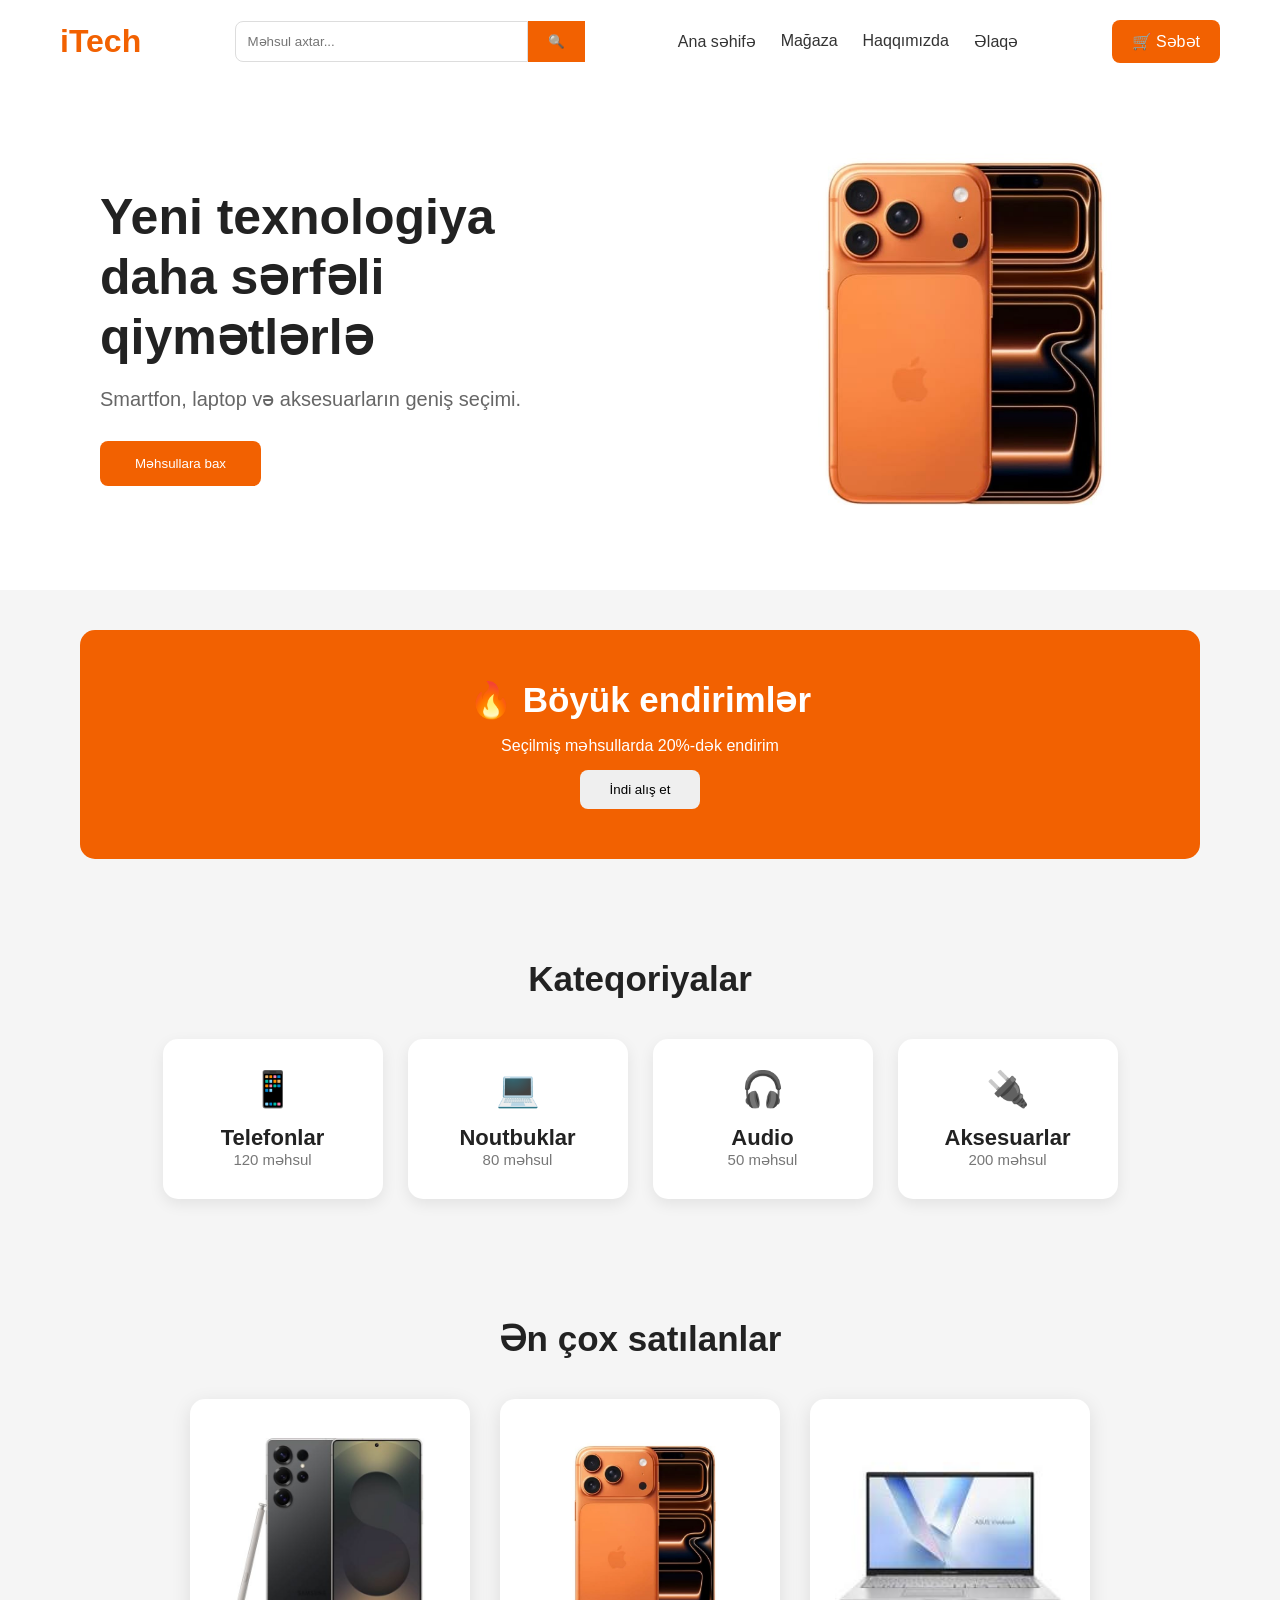
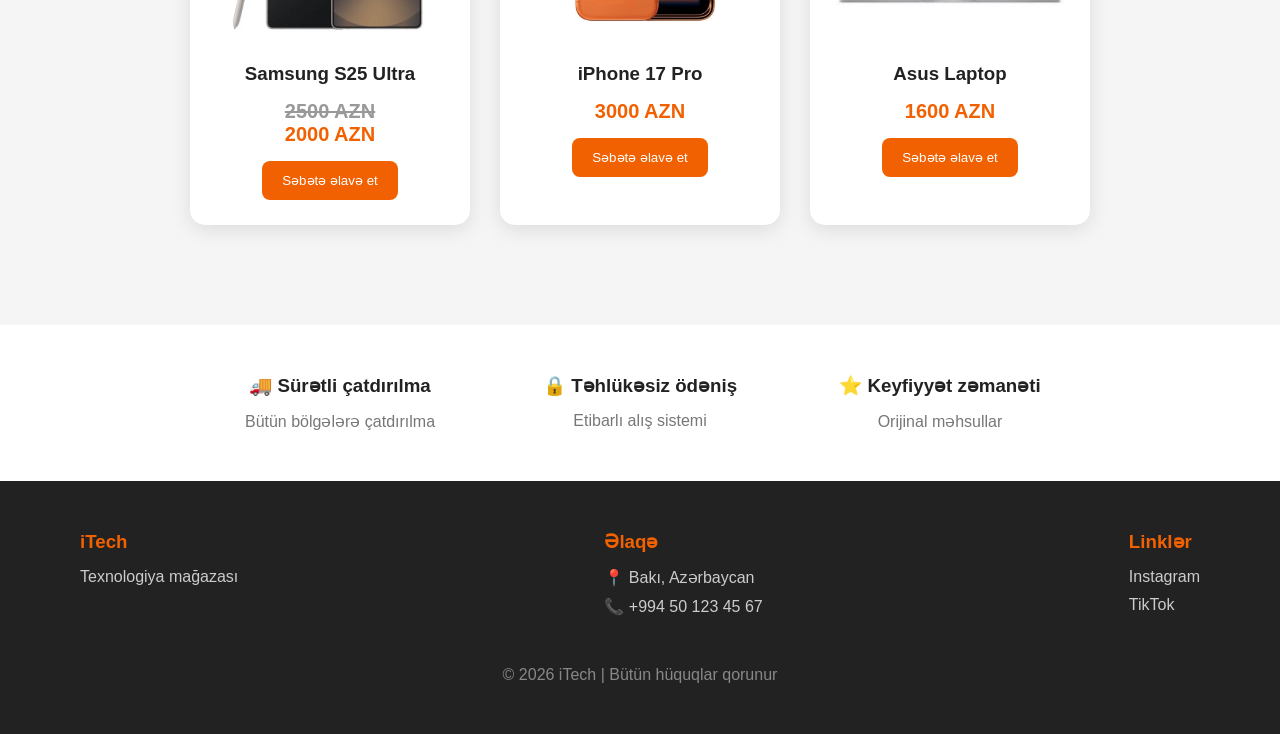
==== index.html @ 1a5d9c6f "Add files via upload" ====
<!DOCTYPE html>
<html lang="az">

<head>

    <meta charset="UTF-8">
    <meta name="viewport" content="width=device-width, initial-scale=1.0">

    <title>iTech | Online Store</title>

    <link rel="stylesheet" href="style.css">
    

</head>


<body>


<!-- NAVBAR -->


<nav>


<div class="logo">

    iTech

</div>



<div class="search">

    <input type="text" placeholder="Məhsul axtar...">

    <button>
        🔍
    </button>

</div>




<ul>

<li>
<a href="index.html">Ana səhifə</a>
</li>


<li>
<a href="shop.html">Mağaza</a>
</li>


<li>
<a href="about.html">Haqqımızda</a>
</li>


<li>
<a href="contact.html">Əlaqə</a>
</li>


</ul>



<div class="cart">

🛒 Səbət

</div>



</nav>









<!-- HERO -->


<section class="hero">


<div class="hero-content">


<h1>

Yeni texnologiya
<br>
daha sərfəli qiymətlərlə

</h1>



<p>

Smartfon, laptop və aksesuarların geniş seçimi.

</p>



<button>

Məhsullara bax

</button>


</div>




<div class="hero-image">


<img src="iphone17pro.jpeg" alt="iPhone">


</div>



</section>









<!-- CAMPAIGN -->


<section class="campaign">


<h2>

🔥 Böyük endirimlər

</h2>


<p>

Seçilmiş məhsullarda 20%-dək endirim

</p>



<button>

İndi alış et

</button>



</section>









<!-- CATEGORIES -->


<section class="categories">


<h2>

Kateqoriyalar

</h2>




<div class="category-list">


<div class="category-card">

📱

<h3>
Telefonlar
</h3>

<p>
120 məhsul
</p>


</div>





<div class="category-card">

💻

<h3>
Noutbuklar
</h3>

<p>
80 məhsul
</p>


</div>





<div class="category-card">

🎧

<h3>
Audio
</h3>

<p>
50 məhsul
</p>


</div>





<div class="category-card">

🔌

<h3>
Aksesuarlar
</h3>

<p>
200 məhsul
</p>


</div>


</div>



</section>









<!-- PRODUCTS -->


<section class="products">


<h2>

Ən çox satılanlar

</h2>




<div class="product-list">



<div class="product-card">


<img src="samsung25.jpeg.jpeg">


<h3>
Samsung S25 Ultra
</h3>


<p class="old">

2500 AZN

</p>


<p>

2000 AZN

</p>


<button>

Səbətə əlavə et

</button>


</div>







<div class="product-card">


<img src="iphone17pro.jpeg">


<h3>
iPhone 17 Pro
</h3>


<p>

3000 AZN

</p>


<button>

Səbətə əlavə et

</button>


</div>







<div class="product-card">


<img src="asus.jpeg">


<h3>
Asus Laptop
</h3>


<p>

1600 AZN

</p>


<button>

Səbətə əlavə et

</button>


</div>



</div>



</section>









<!-- FEATURES -->


<section class="features">


<div>

<h3>
🚚 Sürətli çatdırılma
</h3>

<p>
Bütün bölgələrə çatdırılma
</p>

</div>




<div>

<h3>
🔒 Təhlükəsiz ödəniş
</h3>

<p>
Etibarlı alış sistemi
</p>

</div>




<div>

<h3>
⭐ Keyfiyyət zəmanəti
</h3>

<p>
Orijinal məhsullar
</p>

</div>


</section>








<!-- FOOTER -->


<footer>


<div class="footer-container">



<div>

<h3>
iTech
</h3>

<p>
Texnologiya mağazası
</p>


</div>




<div>

<h3>
Əlaqə
</h3>

<p>
📍 Bakı, Azərbaycan
</p>

<p>
📞 +994 50 123 45 67
</p>


</div>




<div>

<h3>
Linklər
</h3>

<p>
Instagram
</p>

<p>
TikTok
</p>

</div>



</div>



<div class="copyright">

© 2026 iTech | Bütün hüquqlar qorunur

</div>


</footer>






</body>

</html>
---- style.css ----
* {

    margin: 0;
    padding: 0;
    box-sizing: border-box;
    font-family: Arial, Helvetica, sans-serif;

}


body {

    background: #f5f5f5;

    color: #222;

}






/* NAVBAR */


nav {

    display: flex;

    align-items: center;

    justify-content: space-between;

    padding: 20px 60px;

    background: white;

    box-shadow: 0 2px 10px rgba(0,0,0,0.1);

}



.logo {

    font-size: 32px;

    font-weight: bold;

    color: #f26101;

}





.search {

    display: flex;

    width: 350px;

}



.search input {


    width: 100%;

    padding: 12px;

    border: 1px solid #ddd;

    border-radius: 8px 0 0 8px;


}



.search button {


    padding: 12px 20px;

    border: none;

    background: #f26101;

    color:white;

    cursor:pointer;


}





nav ul {

    display:flex;

    gap:25px;

    list-style:none;

}




nav ul li a {


    text-decoration:none;

    color:#333;

    font-weight:500;


}



nav ul li a:hover {


    color:#f26101;


}



.cart {


    background:#f26101;

    color:white;

    padding:12px 20px;

    border-radius:8px;


}









/* HERO */


.hero {


    display:flex;

    align-items:center;

    justify-content:space-between;

    padding:70px 100px;


    background:white;


}



.hero-content {


    width:50%;


}




.hero-content h1 {


    font-size:50px;

    line-height:1.2;


}



.hero-content p {


    margin-top:20px;

    font-size:20px;

    color:#666;


}




.hero button {


    margin-top:30px;

    padding:15px 35px;


    background:#f26101;

    color:white;

    border:none;

    border-radius:8px;

    cursor:pointer;


}



.hero button:hover {


    background:#d95100;


}





.hero-image img {


    width:450px;


}
/* CONTACT PAGE */



/* ================= CONTACT PAGE ================= */


.contact-page {

    padding: 70px 20px;

    text-align: center;

}


.contact-page h1 {

    font-size: 40px;

    margin-bottom: 15px;

}


.contact-page > p {

    color: #777;

    font-size: 18px;

    margin-bottom: 40px;

}



/* CONTACT INFO */


.contact-box {

    max-width: 600px;

    margin: auto;

    display: flex;

    flex-direction: column;

    gap: 20px;

}



.contact-item {

    background: white;

    padding: 25px;

    border-radius: 15px;

    box-shadow: 0 5px 20px rgba(0,0,0,0.08);

    transition: 0.3s;

}



.contact-item:hover {

    transform: translateY(-5px);

}



.contact-item h3 {

    color: #f26101;

    margin-bottom: 10px;

    font-size: 22px;

}



.contact-item p {

    color: #555;

    font-size: 17px;

}






/* MESSAGE FORM */


.form-box {

    max-width: 600px;

    margin: 60px auto;

    background: white;

    padding: 35px;

    border-radius: 15px;

    box-shadow: 0 5px 20px rgba(0,0,0,0.1);

}



.form-box h2 {

    margin-bottom: 30px;

    font-size: 30px;

}



.form-box form {

    display: flex;

    flex-direction: column;

    gap: 15px;

}



.form-box label {

    text-align: left;

    font-weight: bold;

    color: #333;

}



.form-box input,

.form-box textarea {

    width: 100%;

    padding: 15px;

    border: 1px solid #ddd;

    border-radius: 8px;

    font-size: 16px;

}



.form-box input:focus,

.form-box textarea:focus {

    outline: none;

    border-color: #f26101;

}



.form-box textarea {

    resize: none;

}



.form-box button {

    margin-top: 10px;

    padding: 15px;

    background: #f26101;

    color: white;

    border: none;

    border-radius: 8px;

    cursor: pointer;

    font-size: 17px;

}



.form-box button:hover {

    background: #d95100;

}






/* FORM */


.form-box {

    max-width: 500px;

    margin: 50px auto;

    background: white;

    padding: 35px;

    border-radius: 15px;

    box-shadow: 0 5px 20px rgba(0,0,0,0.08);

}



.form-box h2 {

    margin-bottom: 25px;

}



.form-box form {

    display: flex;

    flex-direction: column;

    gap: 12px;

}



.form-box label {

    text-align: left;

    font-weight: bold;

    margin-top: 5px;

}



.form-box input,
.form-box textarea {


    width: 100%;

    padding: 15px;

    border: 1px solid #ddd;

    border-radius: 8px;

    font-size: 15px;

}



.form-box textarea {

    resize: none;

}



.form-box button {


    margin-top: 10px;

    padding: 15px;


    background: #f26101;


    color:white;


    border:none;


    border-radius:8px;


    cursor:pointer;


    font-size:16px;


}



.form-box button:hover {


    background:#d95100;


}








/* CAMPAIGN */


.campaign {


    margin:40px 80px;


    padding:50px;


    text-align:center;


    background:#f26101;


    color:white;


    border-radius:15px;


}



.campaign h2 {


    font-size:35px;


}



.campaign p {


    margin:15px;


}



.campaign button {


    padding:12px 30px;

    border:none;

    border-radius:8px;

    cursor:pointer;


}








/* CATEGORIES */


.categories {


    padding:60px 80px;

    text-align:center;


}




.categories h2 {


    font-size:35px;

    margin-bottom:40px;


}




.category-list {


    display:flex;

    justify-content:center;

    gap:25px;


}



.category-card {


    background:white;

    width:220px;

    padding:30px;


    border-radius:15px;


    box-shadow:0 5px 15px rgba(0,0,0,0.08);


    font-size:35px;


    transition:.3s;


}



.category-card:hover {


    transform:translateY(-8px);

}



.category-card h3 {


    font-size:22px;

    margin-top:15px;


}



.category-card p {


    color:#777;

    font-size:15px;


}









/* PRODUCTS */


.products {


    padding:60px 80px;

    text-align:center;


}



.products h2 {


    font-size:35px;

    margin-bottom:40px;


}





.product-list {


    display:flex;

    justify-content:center;

    gap:30px;


}





.product-card {


    width:280px;


    background:white;


    padding:25px;


    border-radius:15px;


    box-shadow:0 5px 20px rgba(0,0,0,0.1);


    transition:.3s;


}



.product-card:hover {


    transform:translateY(-10px);


}




.product-card img {


    width:100%;

    height:220px;

    object-fit:contain;


}




.product-card h3 {


    margin:15px 0;


}



.product-card p {


    color:#f26101;

    font-size:20px;

    font-weight:bold;


}




.old {


    color:#999 !important;

    text-decoration:line-through;


}





.product-card button {


    margin-top:15px;


    padding:12px 20px;


    background:#f26101;


    color:white;


    border:none;


    border-radius:8px;


    cursor:pointer;


}









/* FEATURES */


.features {


    display:flex;


    justify-content:center;


    gap:50px;


    background:white;


    padding:50px;


    margin-top:40px;


}



.features div {


    text-align:center;

    width:250px;


}



.features h3 {


    margin-bottom:15px;


}



.features p {


    color:#777;


}









/* FOOTER */


footer {


    background:#222;


    color:white;


    padding:50px 80px;


}



.footer-container {


    display:flex;


    justify-content:space-between;


}



.footer-container h3 {


    color:#f26101;

    margin-bottom:15px;


}



.footer-container p {


    color:#ccc;

    margin-bottom:10px;


}





.copyright {


    text-align:center;

    margin-top:40px;

    color:#888;


}
/* ================= SHOP PAGE ================= */


.shop-header {

    text-align: center;

    padding: 70px 20px;

    background: white;

}



.shop-header h1 {

    font-size: 45px;

    margin-bottom: 15px;

}



.shop-header p {

    color: #777;

    font-size: 18px;

}







/* SHOP CATEGORIES */


.shop-categories {

    padding: 60px 80px;

    text-align: center;

}



.shop-categories h2 {

    font-size: 35px;

    margin-bottom: 40px;

}



.shop-cat-list {

    display: flex;

    justify-content: center;

    gap: 25px;

    flex-wrap: wrap;

}



.shop-cat {


    width: 220px;

    background: white;

    padding: 30px;


    border-radius: 15px;


    font-size: 35px;


    box-shadow: 0 5px 20px rgba(0,0,0,0.08);


    transition: 0.3s;


}



.shop-cat:hover {


    transform: translateY(-8px);


}



.shop-cat h3 {


    font-size: 22px;

    margin: 15px 0;


}



.shop-cat p {


    font-size: 15px;

    color: #777;


}









/* PRODUCTS */


.shop-products {


    padding: 60px 80px;

    text-align: center;


}



.shop-products h2 {


    font-size: 35px;

    margin-bottom: 40px;


}





.shop-product-list {


    display: flex;

    justify-content: center;

    flex-wrap: wrap;

    gap: 30px;


}





.shop-card {


    width: 280px;


    background: white;


    padding: 25px;


    border-radius: 15px;


    box-shadow: 0 5px 20px rgba(0,0,0,0.1);


    transition: 0.3s;


}




.shop-card:hover {


    transform: translateY(-10px);


}







.shop-card img {


    width: 100%;


    height: 220px;


    object-fit: contain;


}





.shop-card h3 {


    margin: 20px 0 10px;


    font-size: 20px;


}





.shop-card p {


    color: #f26101;


    font-size: 20px;


    font-weight: bold;


}





.shop-card button {


    margin-top: 15px;


    padding: 12px 25px;


    background: #f26101;


    color: white;


    border: none;


    border-radius: 8px;


    cursor: pointer;


    transition: 0.3s;


}





.shop-card button:hover {


    background: #d95100;


}








/* MOBILE */


@media(max-width:700px){


    .shop-categories,
    .shop-products {

        padding:40px 20px;

    }


    .shop-cat {

        width:90%;

    }


    .shop-card {

        width:90%;

    }


}
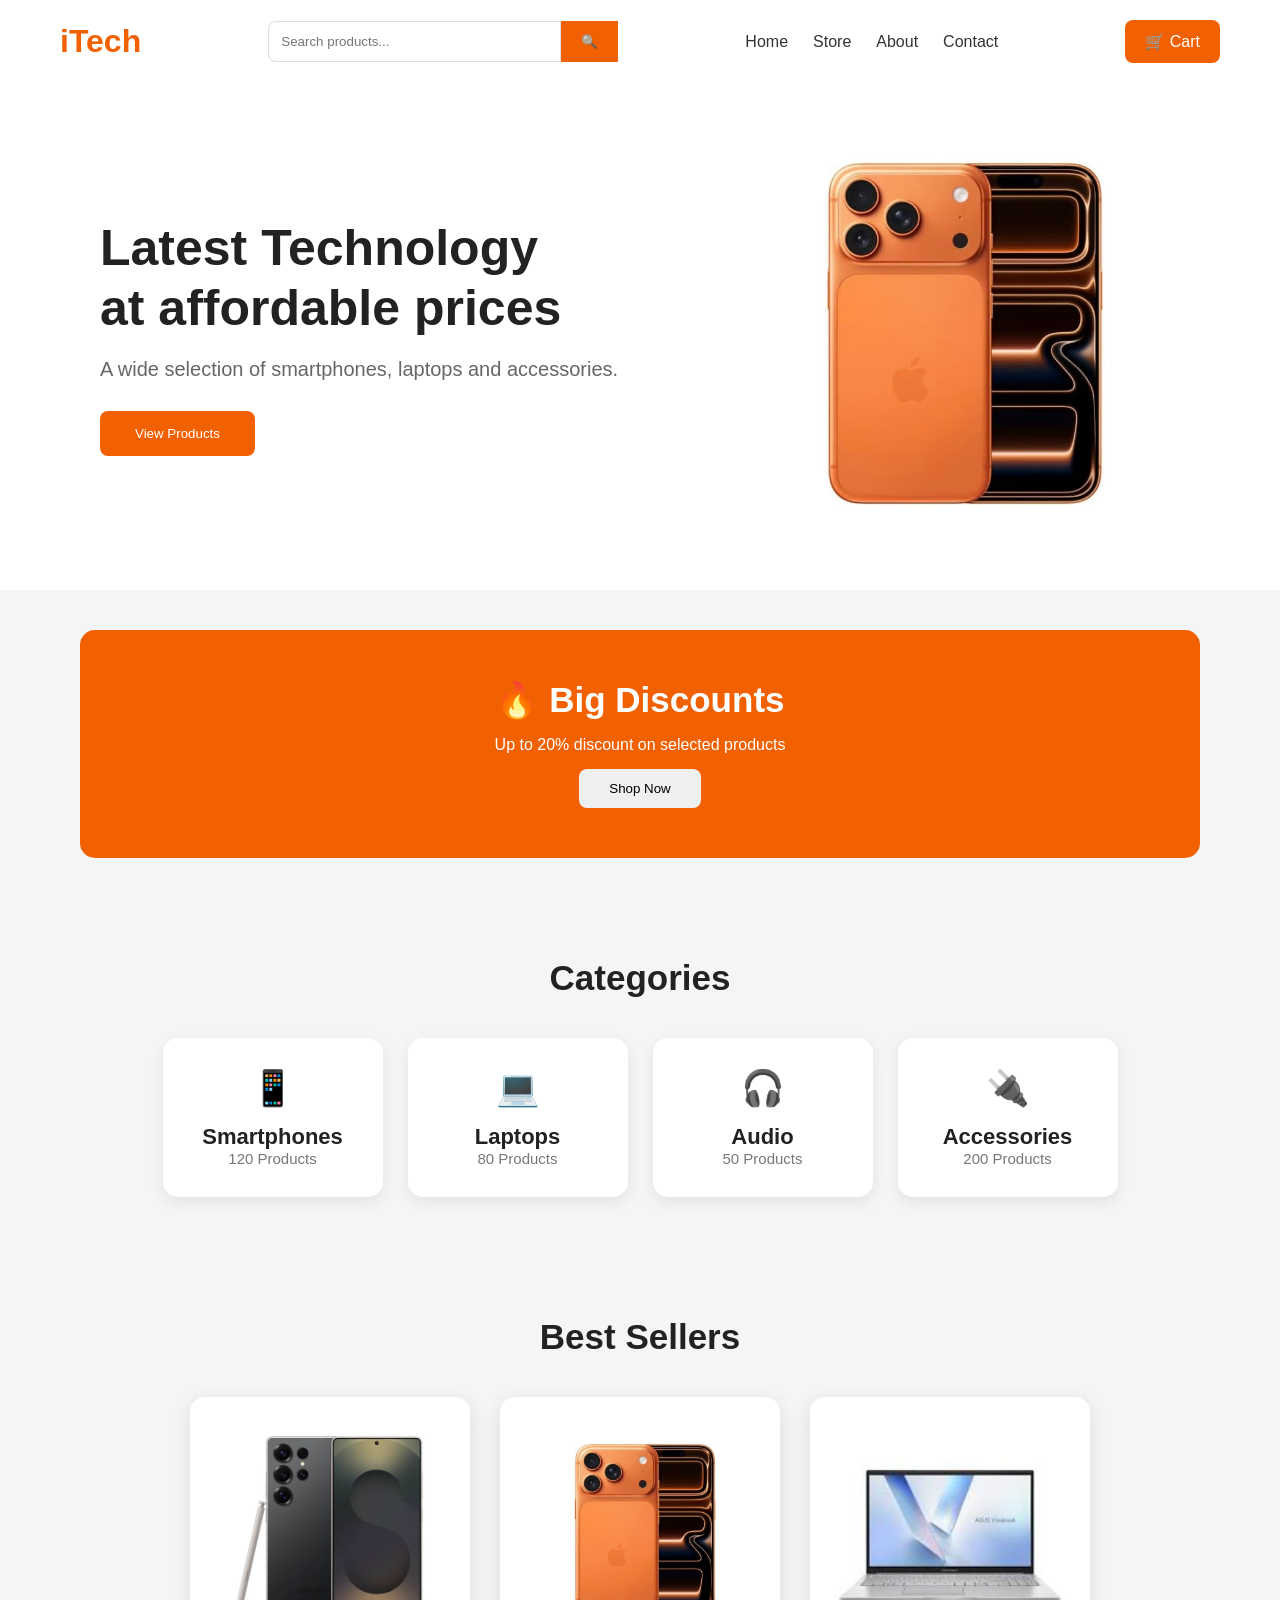
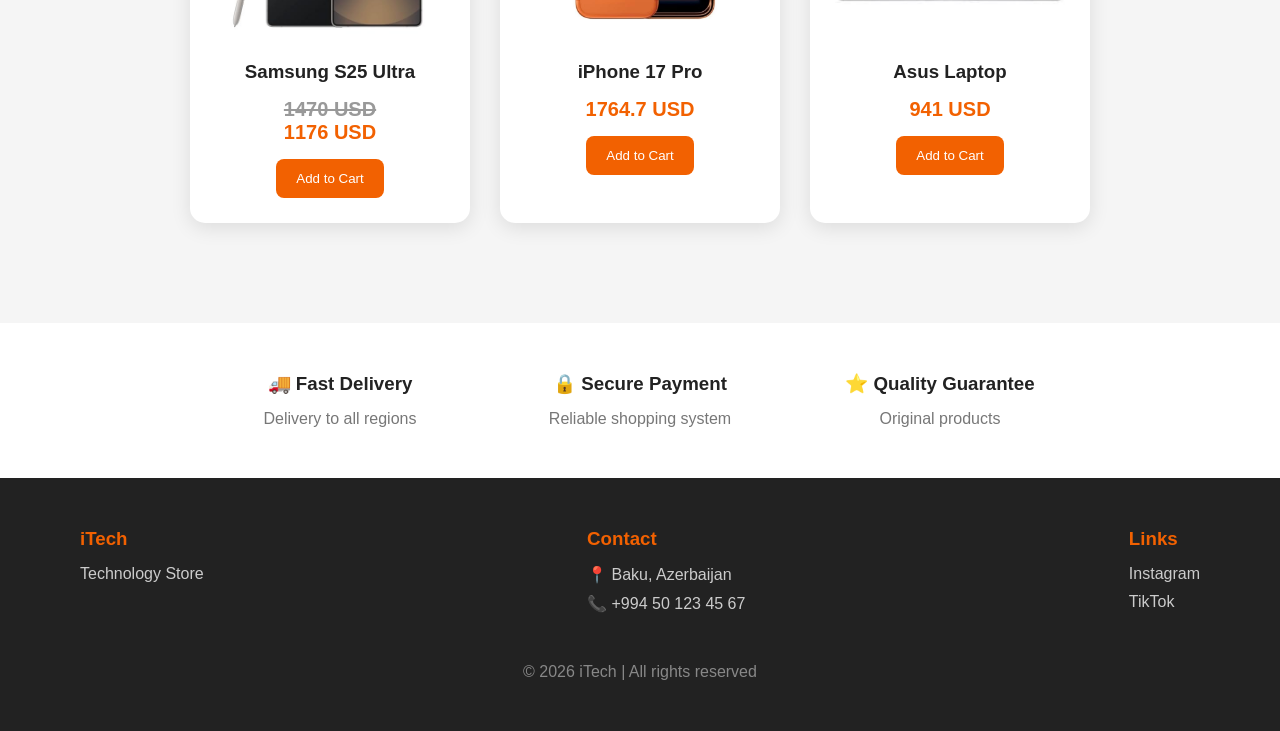
==== commit 1d71f2ec: "Add files via upload" ====
--- a/index.html
+++ b/index.html
@@ -1,5 +1,5 @@
 <!DOCTYPE html>
-<html lang="az">
+<html lang="en">
 
 <head>
 
@@ -9,7 +9,6 @@
     <title>iTech | Online Store</title>
 
     <link rel="stylesheet" href="style.css">
-    
 
 </head>
 
@@ -19,7 +18,6 @@
 
 <!-- NAVBAR -->
 
-
 <nav>
 
 
@@ -33,7 +31,7 @@
 
 <div class="search">
 
-    <input type="text" placeholder="Məhsul axtar...">
+    <input type="text" placeholder="Search products...">
 
     <button>
         🔍
@@ -47,22 +45,22 @@
 <ul>
 
 <li>
-<a href="index.html">Ana səhifə</a>
+<a href="index.html">Home</a>
 </li>
 
 
 <li>
-<a href="shop.html">Mağaza</a>
+<a href="shop.html">Store</a>
 </li>
 
 
 <li>
-<a href="about.html">Haqqımızda</a>
+<a href="about.html">About</a>
 </li>
 
 
 <li>
-<a href="contact.html">Əlaqə</a>
+<a href="contact.html">Contact</a>
 </li>
 
 
@@ -72,7 +70,7 @@
 
 <div class="cart">
 
-🛒 Səbət
+🛒 Cart
 
 </div>
 
@@ -86,8 +84,6 @@
 
 
 
-
-
 <!-- HERO -->
 
 
@@ -99,9 +95,9 @@
 
 <h1>
 
-Yeni texnologiya
+Latest Technology
 <br>
-daha sərfəli qiymətlərlə
+at affordable prices
 
 </h1>
 
@@ -109,7 +105,7 @@
 
 <p>
 
-Smartfon, laptop və aksesuarların geniş seçimi.
+A wide selection of smartphones, laptops and accessories.
 
 </p>
 
@@ -117,7 +113,7 @@
 
 <button>
 
-Məhsullara bax
+View Products
 
 </button>
 
@@ -145,8 +141,6 @@
 
 
 
-
-
 <!-- CAMPAIGN -->
 
 
@@ -155,14 +149,14 @@
 
 <h2>
 
-🔥 Böyük endirimlər
+🔥 Big Discounts
 
 </h2>
 
 
 <p>
 
-Seçilmiş məhsullarda 20%-dək endirim
+Up to 20% discount on selected products
 
 </p>
 
@@ -170,7 +164,7 @@
 
 <button>
 
-İndi alış et
+Shop Now
 
 </button>
 
@@ -184,8 +178,6 @@
 
 
 
-
-
 <!-- CATEGORIES -->
 
 
@@ -194,7 +186,7 @@
 
 <h2>
 
-Kateqoriyalar
+Categories
 
 </h2>
 
@@ -209,11 +201,11 @@
 📱
 
 <h3>
-Telefonlar
-</h3>
-
-<p>
-120 məhsul
+Smartphones
+</h3>
+
+<p>
+120 Products
 </p>
 
 
@@ -228,11 +220,11 @@
 💻
 
 <h3>
-Noutbuklar
-</h3>
-
-<p>
-80 məhsul
+Laptops
+</h3>
+
+<p>
+80 Products
 </p>
 
 
@@ -251,7 +243,7 @@
 </h3>
 
 <p>
-50 məhsul
+50 Products
 </p>
 
 
@@ -266,11 +258,11 @@
 🔌
 
 <h3>
-Aksesuarlar
-</h3>
-
-<p>
-200 məhsul
+Accessories
+</h3>
+
+<p>
+200 Products
 </p>
 
 
@@ -289,8 +281,6 @@
 
 
 
-
-
 <!-- PRODUCTS -->
 
 
@@ -299,7 +289,7 @@
 
 <h2>
 
-Ən çox satılanlar
+Best Sellers
 
 </h2>
 
@@ -323,21 +313,19 @@
 
 <p class="old">
 
-2500 AZN
-
-</p>
-
-
-<p>
-
-2000 AZN
-
+1470 USD
+</p>
+
+
+<p>
+
+1176 USD
 </p>
 
 
 <button>
 
-Səbətə əlavə et
+Add to Cart
 
 </button>
 
@@ -363,14 +351,13 @@
 
 <p>
 
-3000 AZN
-
+1764.7 USD
 </p>
 
 
 <button>
 
-Səbətə əlavə et
+Add to Cart
 
 </button>
 
@@ -396,14 +383,13 @@
 
 <p>
 
-1600 AZN
-
+941 USD
 </p>
 
 
 <button>
 
-Səbətə əlavə et
+Add to Cart
 
 </button>
 
@@ -424,8 +410,6 @@
 
 
 
-
-
 <!-- FEATURES -->
 
 
@@ -435,11 +419,11 @@
 <div>
 
 <h3>
-🚚 Sürətli çatdırılma
-</h3>
-
-<p>
-Bütün bölgələrə çatdırılma
+🚚 Fast Delivery
+</h3>
+
+<p>
+Delivery to all regions
 </p>
 
 </div>
@@ -450,11 +434,11 @@
 <div>
 
 <h3>
-🔒 Təhlükəsiz ödəniş
-</h3>
-
-<p>
-Etibarlı alış sistemi
+🔒 Secure Payment
+</h3>
+
+<p>
+Reliable shopping system
 </p>
 
 </div>
@@ -465,11 +449,11 @@
 <div>
 
 <h3>
-⭐ Keyfiyyət zəmanəti
-</h3>
-
-<p>
-Orijinal məhsullar
+⭐ Quality Guarantee
+</h3>
+
+<p>
+Original products
 </p>
 
 </div>
@@ -501,7 +485,7 @@
 </h3>
 
 <p>
-Texnologiya mağazası
+Technology Store
 </p>
 
 
@@ -513,11 +497,11 @@
 <div>
 
 <h3>
-Əlaqə
-</h3>
-
-<p>
-📍 Bakı, Azərbaycan
+Contact
+</h3>
+
+<p>
+📍 Baku, Azerbaijan
 </p>
 
 <p>
@@ -533,7 +517,7 @@
 <div>
 
 <h3>
-Linklər
+Links
 </h3>
 
 <p>
@@ -554,7 +538,7 @@
 
 <div class="copyright">
 
-© 2026 iTech | Bütün hüquqlar qorunur
+© 2026 iTech | All rights reserved
 
 </div>
 
